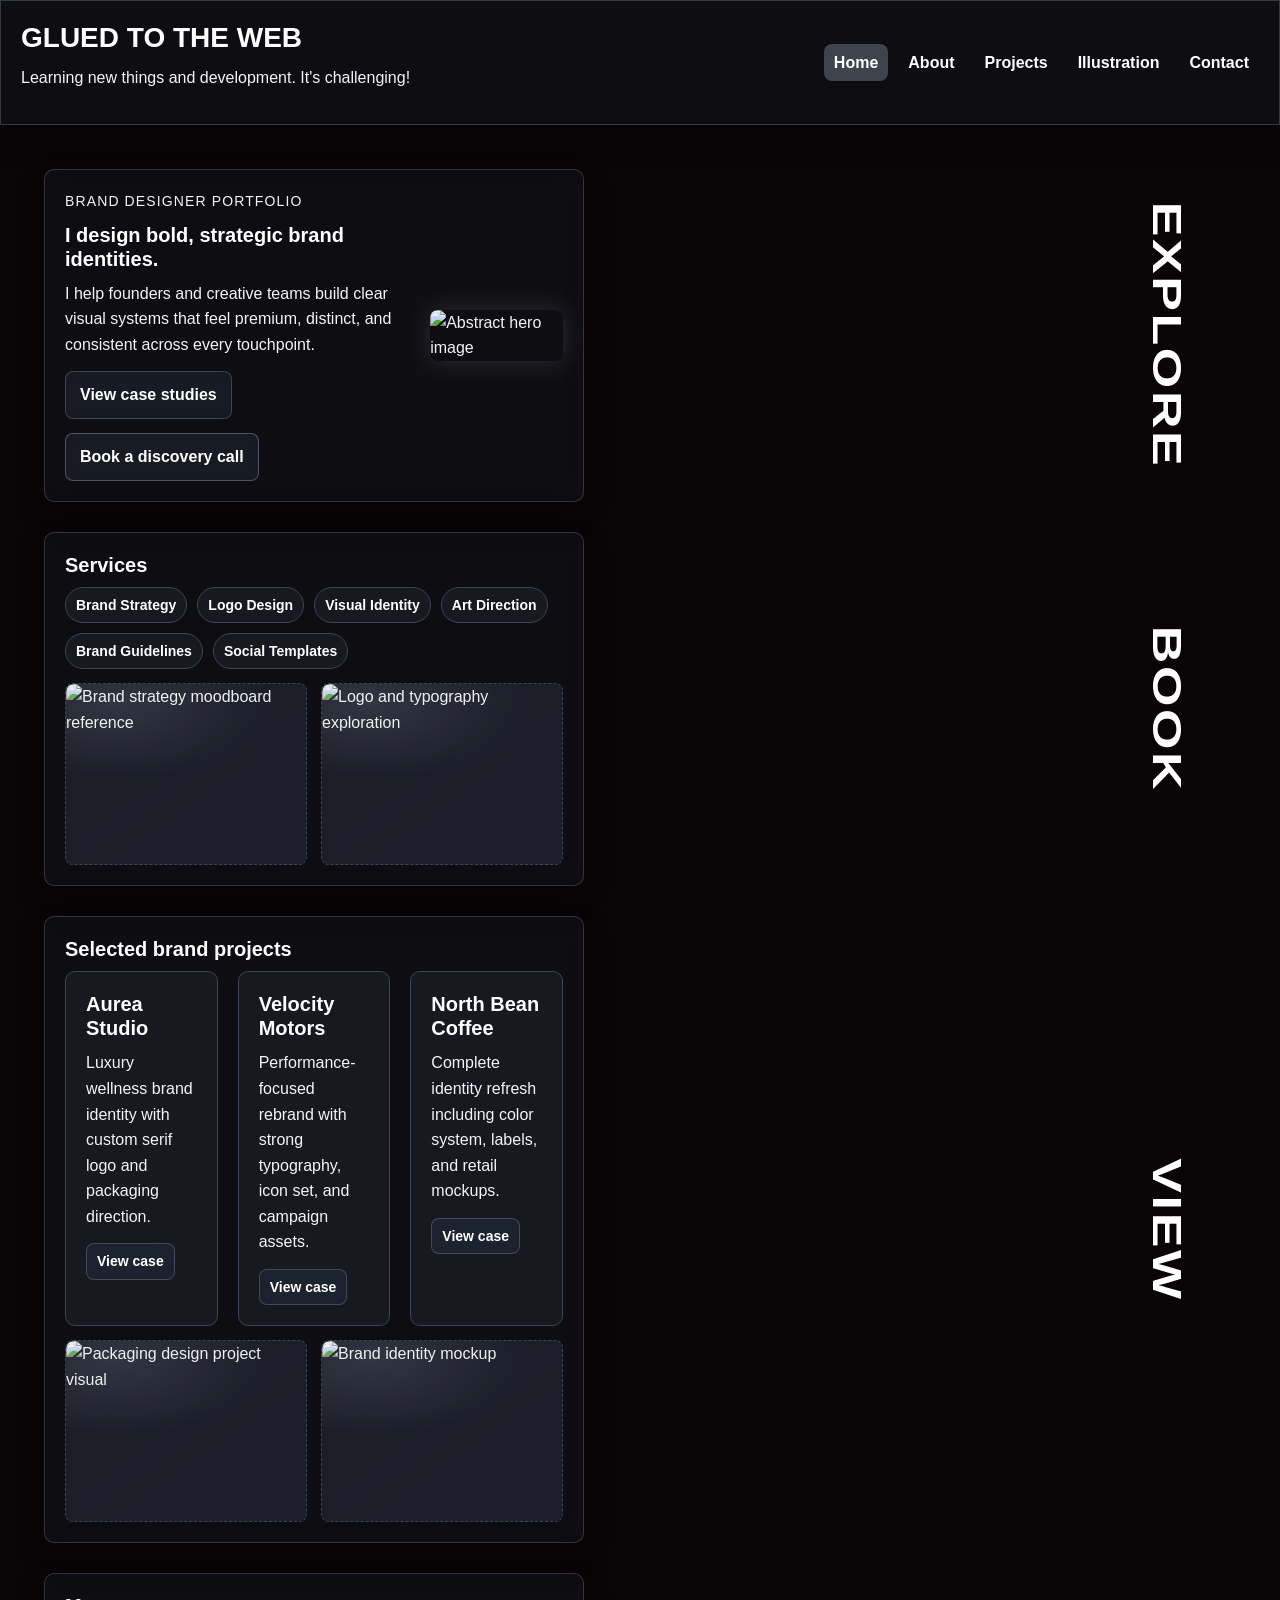
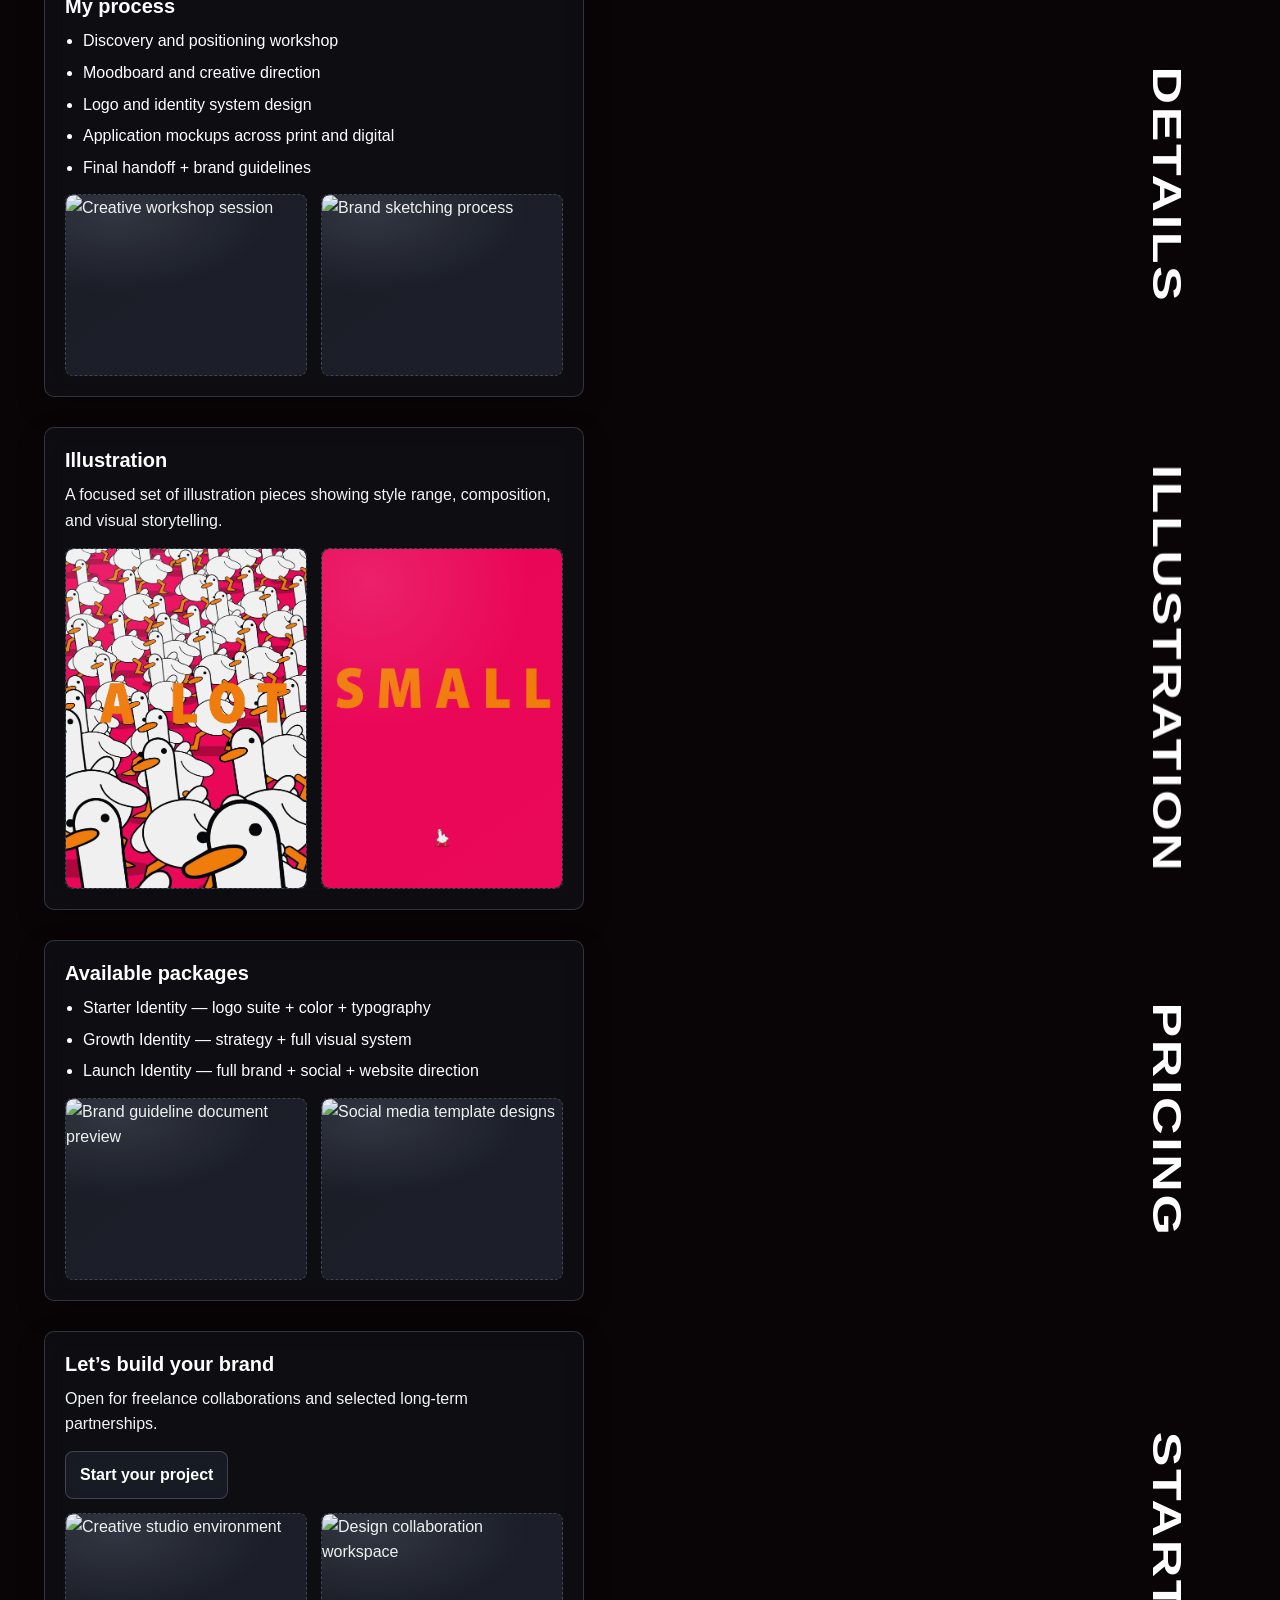
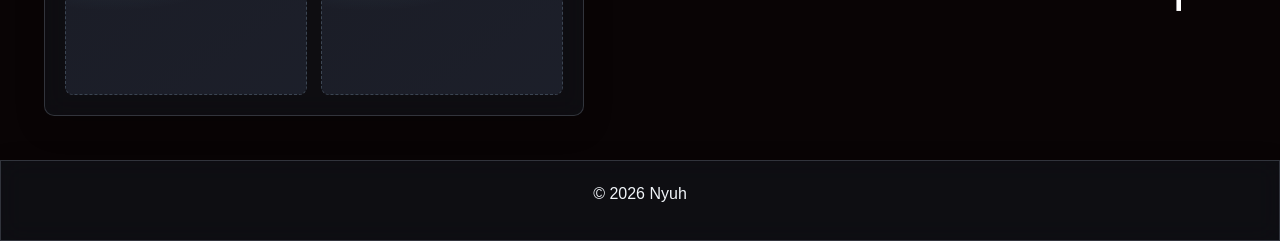
==== index.html @ a2fd74af "first commit" ====
<!DOCTYPE html>
<html lang="en">
<head>
  <meta charset="UTF-8" />
  <meta name="viewport" content="width=device-width, initial-scale=1.0" />
  <title>First Website</title>
  <link rel="stylesheet" href="styles.css" />
</head>
<body class="home-3d">
  <div id="pastel-bg" aria-hidden="true"></div>
  <div id="normal-stars" aria-hidden="true"></div>
  <div id="nebula-bg" aria-hidden="true"></div>
  <div id="shooting-stars" aria-hidden="true"></div>
  <div id="f1-car-float" aria-hidden="true"></div>
  <div id="helmet-bg" aria-hidden="true"></div>

  <header>
    <div>
      <h1>GLUED TO THE WEB</h1>
      <p>Learning new things and development. It's challenging!</p>
    </div>

    <button class="nav-toggle" type="button" aria-expanded="false" aria-controls="site-nav">
      Menu
    </button>

    <nav id="site-nav">
      <a class="active" href="index.html">Home</a>
      <a href="about.html">About</a>
      <a href="projects.html">Projects</a>
      <a href="illustration.html">Illustration</a>
      <a href="contact.html">Contact</a>
    </nav>
  </header>

  <main>
    <section class="hero">
      <div class="hero-text">
        <p class="kicker">Brand Designer Portfolio</p>
        <h2>I design bold, strategic brand identities.</h2>
        <p>
          I help founders and creative teams build clear visual systems that feel premium, distinct, and consistent across every touchpoint.
        </p>

        <div class="hero-actions">
          <a class="btn" href="projects.html">View case studies</a>
          <a class="btn btn-secondary" href="contact.html">Book a discovery call</a>
        </div>
      </div>

      <img src="https://picsum.photos/seed/abstract-red-grid/1200/1200" alt="Abstract hero image" />
      <a class="btn btn-small section-side-action" href="projects.html">Explore</a>
    </section>

    <section>
      <h2>Services</h2>
      <div class="pill-row">
        <span class="pill">Brand Strategy</span>
        <span class="pill">Logo Design</span>
        <span class="pill">Visual Identity</span>
        <span class="pill">Art Direction</span>
        <span class="pill">Brand Guidelines</span>
        <span class="pill">Social Templates</span>
      </div>
      <div class="section-gallery" aria-label="Services images">
        <div class="image-slot"><img src="https://picsum.photos/seed/services-brand-strategy/1400/900" alt="Brand strategy moodboard reference" loading="lazy" /></div>
        <div class="image-slot"><img src="https://picsum.photos/seed/services-logo-type/1400/900" alt="Logo and typography exploration" loading="lazy" /></div>
      </div>
      <a class="btn btn-small section-side-action" href="contact.html">Book</a>
    </section>

    <section>
      <h2>Selected brand projects</h2>

      <div class="project-grid">
        <article class="project-card">
          <h3>Aurea Studio</h3>
          <p>Luxury wellness brand identity with custom serif logo and packaging direction.</p>
          <a class="btn btn-small" href="projects.html">View case</a>
        </article>

        <article class="project-card">
          <h3>Velocity Motors</h3>
          <p>Performance-focused rebrand with strong typography, icon set, and campaign assets.</p>
          <a class="btn btn-small" href="projects.html">View case</a>
        </article>

        <article class="project-card">
          <h3>North Bean Coffee</h3>
          <p>Complete identity refresh including color system, labels, and retail mockups.</p>
          <a class="btn btn-small" href="projects.html">View case</a>
        </article>
      </div>
      <div class="section-gallery" aria-label="Project images">
        <div class="image-slot"><img src="https://picsum.photos/seed/projects-packaging/1400/900" alt="Packaging design project visual" loading="lazy" /></div>
        <div class="image-slot"><img src="https://picsum.photos/seed/projects-identity/1400/900" alt="Brand identity mockup" loading="lazy" /></div>
      </div>
      <a class="btn btn-small section-side-action" href="projects.html">View</a>
    </section>

    <section>
      <h2>My process</h2>
      <ul>
        <li>Discovery and positioning workshop</li>
        <li>Moodboard and creative direction</li>
        <li>Logo and identity system design</li>
        <li>Application mockups across print and digital</li>
        <li>Final handoff + brand guidelines</li>
      </ul>
      <div class="section-gallery" aria-label="Process images">
        <div class="image-slot"><img src="https://picsum.photos/seed/process-workshop/1400/900" alt="Creative workshop session" loading="lazy" /></div>
        <div class="image-slot"><img src="https://picsum.photos/seed/process-sketch/1400/900" alt="Brand sketching process" loading="lazy" /></div>
      </div>
      <a class="btn btn-small section-side-action" href="about.html">Details</a>
    </section>

    <section>
      <h2>Illustration</h2>
      <p>
        A focused set of illustration pieces showing style range, composition, and visual storytelling.
      </p>
      <div class="section-gallery" aria-label="Illustration preview images">
        <div class="image-slot"><img src="images/ALOT2.jpg" alt="Illustration ALOT" loading="lazy" /></div>
        <div class="image-slot"><img src="images/SMALL.jpg" alt="Illustration SMALL" loading="lazy" /></div>
      </div>
      <a class="btn btn-small section-side-action" href="illustration.html">Illustration</a>
    </section>

    <section id="available-packages-section">
      <h2>Available packages</h2>
      <ul>
        <li>Starter Identity — logo suite + color + typography</li>
        <li>Growth Identity — strategy + full visual system</li>
        <li>Launch Identity — full brand + social + website direction</li>
      </ul>
      <div class="section-gallery" aria-label="Package images">
        <div class="image-slot"><img src="https://picsum.photos/seed/packages-guidelines/1400/900" alt="Brand guideline document preview" loading="lazy" /></div>
        <div class="image-slot"><img src="https://picsum.photos/seed/packages-social/1400/900" alt="Social media template designs" loading="lazy" /></div>
      </div>
      <a id="pricing-side-btn" class="btn btn-small section-side-action" href="contact.html">Pricing</a>
    </section>

    <section id="lets-build-section">
      <h2>Let’s build your brand</h2>
      <p>Open for freelance collaborations and selected long-term partnerships.</p>
      <a class="btn" href="contact.html">Start your project</a>
      <div class="section-gallery" aria-label="Collaboration images">
        <div class="image-slot"><img src="https://picsum.photos/seed/collab-studio/1400/900" alt="Creative studio environment" loading="lazy" /></div>
        <div class="image-slot"><img src="https://picsum.photos/seed/collab-workspace/1400/900" alt="Design collaboration workspace" loading="lazy" /></div>
      </div>
      <a class="btn btn-small section-side-action" href="contact.html">Start</a>
    </section>
  </main>

  <footer>
    <p>&copy; <span id="year"></span> Nyuh</p>
  </footer>

  <script src="script.js" defer></script>

  <script type="module">
    import * as THREE from "https://unpkg.com/three@0.160.0/build/three.module.js";
    import { GLTFLoader } from "https://unpkg.com/three@0.160.0/examples/jsm/loaders/GLTFLoader.js";

    const stage = document.getElementById("helmet-bg");
    const f1Stage = document.getElementById("f1-car-float");
    const availablePackagesSection = document.getElementById("available-packages-section");
    const letsBuildSection = document.getElementById("lets-build-section");
    const pricingSideBtn = document.getElementById("pricing-side-btn");
    const normalStarsLayer = document.getElementById("normal-stars");
    const starsLayer = document.getElementById("shooting-stars");
    if (!stage) {
      throw new Error("Missing #helmet-bg container");
    }

    const renderer = new THREE.WebGLRenderer({ antialias: true, alpha: true });
    renderer.setPixelRatio(Math.min(window.devicePixelRatio, 2));
    renderer.outputColorSpace = THREE.SRGBColorSpace;
    stage.appendChild(renderer.domElement);

    const scene = new THREE.Scene();
    scene.background = null;

    const camera = new THREE.PerspectiveCamera(50, 1, 0.1, 100);
    camera.position.set(0, 1.2, 4.2);
    const baseCameraY = 1.2;
    const baseCameraZ = 4.2;
    const wideCameraY = 1.35;
    const wideCameraZ = 5.4;
    const zoomMultiplier = 1.2947;
    const rotationDirection = Math.random() < 0.5 ? -1 : 1;
    const wideBreakpoint = 1100;
    const wideScaleMultiplier = 1.35;
    const wideOffsetX = 0;
    const verticalLiftFactor = 0.1;
    const spinSpeed = 0.022;
    const exitAtPageProgress = 1.216512;
    const riseExitMultiplier = 2.2;
    const scrollSmoothFactor = 0.12;
    const idleSpinSpeed = 0.0022;
    const idleDelayMs = 160;
    const dragSpinFactor = 0.012;
    let smoothScrollY = window.scrollY;
    let targetScrollY = window.scrollY;
    let idleRotationOffset = 0;
    let lastScrollTime = performance.now();
    let manualControl = false;
    let isDraggingHelmet = false;
    let dragPointerX = 0;
    let manualSpinOffset = 0;
    const raycaster = new THREE.Raycaster();
    const pointerNdc = new THREE.Vector2();
    let baseHelmetScale = 1;
    const baseHelmetPosition = new THREE.Vector3();
    const baseYRotation = Math.PI;
    const layoutBox = new THREE.Box3();
    const layoutSize = new THREE.Vector3();

    const ambient = new THREE.AmbientLight(0xffffff, 0.75);
    const key = new THREE.DirectionalLight(0xffffff, 1.1);
    key.position.set(5.2, 5, 5.2);
    scene.add(ambient, key);
    const tempHsl = { h: 0, s: 0, l: 0 };
    const darkRed = new THREE.Color(0x4a030a);
    let f1Renderer = null;
    let f1Scene = null;
    let f1Camera = null;
    let f1Pivot = null;
    let f1Car = null;
    const f1HangTilt = 0;
    const f1SpinSpeed = 0.0008;
    const f1StageWidth = 1080;
    const f1StageHeight = 540;
    const f1Box = new THREE.Box3();
    const f1Sphere = new THREE.Sphere();

    if (f1Stage) {
      f1Renderer = new THREE.WebGLRenderer({ antialias: true, alpha: true });
      f1Renderer.setPixelRatio(Math.min(window.devicePixelRatio, 2));
      f1Renderer.outputColorSpace = THREE.SRGBColorSpace;
      f1Stage.appendChild(f1Renderer.domElement);

      f1Scene = new THREE.Scene();
      f1Camera = new THREE.PerspectiveCamera(45, 1, 0.1, 100);
      f1Camera.position.set(0, 2.5, 10.5);

      const f1Ambient = new THREE.AmbientLight(0xffffff, 0.8);
      const f1Key = new THREE.DirectionalLight(0xffffff, 1.1);
      f1Key.position.set(3, 5, 4);
      f1Scene.add(f1Ambient, f1Key);

      f1Pivot = new THREE.Group();
      f1Car = new THREE.Group();
      const shellMat = new THREE.MeshStandardMaterial({ color: 0x7d121f, metalness: 0.68, roughness: 0.24 });
      const accentMat = new THREE.MeshStandardMaterial({ color: 0xd43b4d, metalness: 0.55, roughness: 0.3 });
      const coreMat = new THREE.MeshStandardMaterial({ color: 0x11141a, metalness: 0.35, roughness: 0.58 });
      const chromeMat = new THREE.MeshStandardMaterial({ color: 0xb8c4d4, metalness: 0.95, roughness: 0.16 });

      const core = new THREE.Mesh(new THREE.OctahedronGeometry(0.9, 1), coreMat);
      core.scale.set(1.35, 2.45, 1.15);
      f1Car.add(core);

      const spine = new THREE.Mesh(new THREE.BoxGeometry(0.16, 4.9, 0.16), shellMat);
      spine.position.y = 0.05;
      f1Car.add(spine);

      const upperPlate = new THREE.Mesh(new THREE.BoxGeometry(2.6, 0.12, 1.45), accentMat);
      upperPlate.position.y = 1.35;
      upperPlate.rotation.z = Math.PI * 0.12;
      f1Car.add(upperPlate);

      const lowerPlate = new THREE.Mesh(new THREE.BoxGeometry(2.2, 0.12, 1.28), shellMat);
      lowerPlate.position.y = -1.35;
      lowerPlate.rotation.z = -Math.PI * 0.12;
      f1Car.add(lowerPlate);

      const finGeo = new THREE.BoxGeometry(0.1, 2.2, 0.95);
      for (const side of [-1, 1]) {
        const fin = new THREE.Mesh(finGeo, side > 0 ? accentMat : chromeMat);
        fin.position.set(side * 0.95, 0.1, 0);
        fin.rotation.z = side * 0.46;
        f1Car.add(fin);
      }

      const shardGeo = new THREE.TetrahedronGeometry(0.42, 0);
      for (let i = 0; i < 8; i += 1) {
        const shard = new THREE.Mesh(shardGeo, i % 2 === 0 ? shellMat : chromeMat);
        const t = i / 8;
        const y = -1.85 + t * 3.7;
        const side = i % 2 === 0 ? 1 : -1;
        shard.position.set(side * (0.95 + (i % 3) * 0.1), y, (i % 4 - 1.5) * 0.18);
        shard.rotation.set(i * 0.35, i * 0.2, side * 0.6);
        f1Car.add(shard);
      }

      const beam = new THREE.Mesh(new THREE.CylinderGeometry(0.05, 0.05, 3.2, 12), chromeMat);
      beam.rotation.z = Math.PI / 2;
      beam.rotation.y = Math.PI * 0.2;
      f1Car.add(beam);

      const innerGlow = new THREE.Mesh(
        new THREE.SphereGeometry(0.44, 24, 24),
        new THREE.MeshStandardMaterial({ color: 0xff5f6f, emissive: 0x2a0006, emissiveIntensity: 1.2, metalness: 0.2, roughness: 0.4 })
      );
      f1Car.add(innerGlow);

      f1Car.position.x = 0;
      f1Car.rotation.x = -0.12;
      f1Car.rotation.z = f1HangTilt;
      f1Car.scale.setScalar(2.65);
      f1Pivot.add(f1Car);
      f1Scene.add(f1Pivot);
      fitF1Camera();
    }

    function fitF1Camera() {
      if (!f1Car || !f1Camera) return;
      f1Box.setFromObject(f1Car);
      f1Box.getBoundingSphere(f1Sphere);
      const radius = Math.max(f1Sphere.radius, 0.001);
      const vFov = THREE.MathUtils.degToRad(f1Camera.fov);
      const hFov = 2 * Math.atan(Math.tan(vFov / 2) * f1Camera.aspect);
      const distanceV = radius / Math.sin(vFov / 2);
      const distanceH = radius / Math.sin(hFov / 2);
      const distance = Math.max(distanceV, distanceH) * 1.01;

      f1Camera.position.set(
        f1Sphere.center.x,
        f1Sphere.center.y + radius * 0.08,
        f1Sphere.center.z + distance
      );
      f1Camera.near = Math.max(0.01, distance - radius * 3.5);
      f1Camera.far = distance + radius * 6;
      f1Camera.lookAt(f1Sphere.center);
      f1Camera.updateProjectionMatrix();
    }

    function updateF1Position() {
      if (!f1Stage || !pricingSideBtn || !availablePackagesSection || !letsBuildSection) return;
      const buttonRect = pricingSideBtn.getBoundingClientRect();
      const sectionRect = availablePackagesSection.getBoundingClientRect();
      const letsRect = letsBuildSection.getBoundingClientRect();
      const isVisible = buttonRect.bottom > 0 && letsRect.top < window.innerHeight && letsRect.bottom > 0;
      if (!isVisible) {
        f1Stage.style.opacity = "0";
        return;
      }

      const centerX = (sectionRect.right + buttonRect.left) * 0.5;
      const top = sectionRect.top;
      const bottom = letsRect.bottom;
      const stageHeight = Math.max(220, bottom - top);
      const stageWidth = f1StageWidth;

      f1Stage.style.opacity = "1";
      f1Stage.style.width = `${stageWidth}px`;
      f1Stage.style.height = `${stageHeight}px`;
      const left = centerX - stageWidth * 0.5;
      f1Stage.style.left = `${left}px`;
      f1Stage.style.top = `${top}px`;
    }

    const loader = new GLTFLoader();

    function attachHelmet(helmet) {
      const box = new THREE.Box3().setFromObject(helmet);
      const size = new THREE.Vector3();
      box.getSize(size);
      const maxDim = Math.max(size.x, size.y, size.z) || 1;
      const scale = (2 / maxDim) * zoomMultiplier;
      helmet.scale.setScalar(scale);
      baseHelmetScale = scale;

      box.setFromObject(helmet);
      const center = new THREE.Vector3();
      box.getCenter(center);
      helmet.position.sub(center);
      helmet.position.y -= box.min.y;
      baseHelmetPosition.copy(helmet.position);

      helmet.traverse((node) => {
        if (!node.isMesh || !node.material) return;
        const materials = Array.isArray(node.material) ? node.material : [node.material];

        for (const material of materials) {
          if (!material || !material.color) continue;
          material.color.getHSL(tempHsl);
          const c = material.color;
          const isPurpleHue = tempHsl.s > 0.12 && (tempHsl.h >= 0.66 || tempHsl.h <= 0.02);
          const isPurpleRgb = c.b > c.g * 1.2 && c.r > c.g * 1.05 && c.b > 0.12;
          const isPurple = isPurpleHue || isPurpleRgb;
          if (isPurple) {
            material.color.copy(darkRed);
            if ("emissive" in material && material.emissive) {
              material.emissive.setHex(0x120001);
            }
            if ("map" in material && material.map) {
              material.map = null;
            }
            material.needsUpdate = true;
          }
        }
      });

      helmet.rotation.y = baseYRotation;
      scene.add(helmet);
      scene.userData.helmet = helmet;
      applyHelmetLayout();
      renderScene();
    }

    const helmetAssetVersion = "2026-02-13";
    const helmetSources = [
      `${new URL("./assets/F1_helmet.glb", import.meta.url).href}?v=${helmetAssetVersion}`,
      `./assets/F1_helmet.glb?v=${helmetAssetVersion}`,
      `assets/F1_helmet.glb?v=${helmetAssetVersion}`
    ];

    function loadHelmetWithFallback(sourceIndex = 0) {
      const source = helmetSources[sourceIndex];
      if (!source) {
        console.error("All helmet model sources failed. Check path/server/CORS for assets/F1_helmet.glb.");
        return;
      }

      loader.load(
        source,
        (gltf) => {
          attachHelmet(gltf.scene);
        },
        undefined,
        (error) => {
          console.warn(`Helmet load failed for source: ${source}`, error);
          loadHelmetWithFallback(sourceIndex + 1);
        }
      );
    }

    if (window.location.protocol === "file:") {
      console.warn("GLB loading often fails on file:// URLs. Use a local HTTP server.");
    }
    loadHelmetWithFallback();

    function resize() {
      const width = stage.clientWidth || window.innerWidth;
      const height = stage.clientHeight || window.innerHeight;
      const isWide = window.innerWidth >= wideBreakpoint;

      renderer.setSize(width, height, false);
      camera.aspect = width / height;
      camera.position.y = isWide ? wideCameraY : baseCameraY;
      camera.position.z = isWide ? wideCameraZ : baseCameraZ;
      camera.updateProjectionMatrix();
      applyHelmetLayout();
      if (f1Renderer && f1Camera && f1Stage) {
        const f1Width = f1Stage.clientWidth || f1StageWidth;
        const f1Height = f1Stage.clientHeight || f1StageHeight;
        f1Renderer.setSize(f1Width, f1Height, false);
        f1Camera.aspect = f1Width / f1Height;
        fitF1Camera();
      }
      updateF1Position();
      renderScene();
    }

    function applyHelmetLayout() {
      const helmet = scene.userData.helmet;
      if (!helmet) return;

      const isWide = window.innerWidth >= wideBreakpoint;
      const helmetScale = isWide ? baseHelmetScale * wideScaleMultiplier : baseHelmetScale;

      helmet.scale.setScalar(helmetScale);
      helmet.position.copy(baseHelmetPosition);
      layoutBox.setFromObject(helmet);
      layoutBox.getSize(layoutSize);
      helmet.position.y += layoutSize.y * verticalLiftFactor;
      if (isWide) {
        helmet.position.x += wideOffsetX;
      }
      helmet.userData.baseY = helmet.position.y;
      helmet.userData.riseMax = layoutSize.y * riseExitMultiplier;
    }

    function renderScene() {
      const helmet = scene.userData.helmet;
      if (helmet) {
        if (!manualControl) {
          const isIdle = performance.now() - lastScrollTime > idleDelayMs;
          if (isIdle) {
            idleRotationOffset += idleSpinSpeed * rotationDirection;
          }
          helmet.rotation.y = baseYRotation + smoothScrollY * spinSpeed * rotationDirection + idleRotationOffset;
          const baseY = helmet.userData.baseY ?? helmet.position.y;
          const riseMax = helmet.userData.riseMax ?? 0;
          const scrollMax = Math.max(document.documentElement.scrollHeight - window.innerHeight, 1);
          const pageProgress = smoothScrollY / scrollMax;
          const riseProgress = Math.min(pageProgress / exitAtPageProgress, 1);
          helmet.position.y = baseY + riseMax * riseProgress;
        } else {
          helmet.rotation.y = baseYRotation + manualSpinOffset;
          const manualY = helmet.userData.manualY ?? (helmet.userData.baseY ?? helmet.position.y);
          helmet.position.y = manualY;
        }
      }
      renderer.render(scene, camera);
    }

    function initShootingStars() {
      if (!starsLayer) return;
      const starCount = 20;
      const fragment = document.createDocumentFragment();

      for (let i = 0; i < starCount; i += 1) {
        const star = document.createElement("span");
        star.className = "shooting-star";
        star.style.left = `${Math.random() * 100}%`;
        star.style.top = `${Math.random() * 100}%`;
        star.style.width = `${28 + Math.random() * 58}px`;
        star.style.opacity = `${0.25 + Math.random() * 0.55}`;
        star.dataset.speed = `${0.14 + Math.random() * 0.26}`;
        star.dataset.phase = `${Math.random() * 420}`;
        const baseAngle = Math.atan2(0.35, -1);
        const spread = (Math.random() * 24 - 12) * (Math.PI / 180);
        const angle = baseAngle + spread;
        star.dataset.dirX = `${Math.cos(angle)}`;
        star.dataset.dirY = `${Math.sin(angle)}`;
        star.style.setProperty("--star-rotate", `${angle}rad`);
        fragment.appendChild(star);
      }

      starsLayer.innerHTML = "";
      starsLayer.appendChild(fragment);
    }

    function initNormalStars() {
      if (!normalStarsLayer) return;
      const starCount = 180;
      const fragment = document.createDocumentFragment();

      for (let i = 0; i < starCount; i += 1) {
        const star = document.createElement("span");
        star.className = "normal-star";
        star.style.left = `${Math.random() * 100}%`;
        star.style.top = `${Math.random() * 100}%`;
        star.style.opacity = `${0.2 + Math.random() * 0.7}`;
        star.style.setProperty("--star-size", `${0.8 + Math.random() * 1.7}px`);
        star.style.setProperty("--twinkle-duration", `${2.6 + Math.random() * 4.2}s`);
        star.style.setProperty("--twinkle-delay", `${Math.random() * 5.4}s`);
        fragment.appendChild(star);
      }

      normalStarsLayer.innerHTML = "";
      normalStarsLayer.appendChild(fragment);
    }

    function updateShootingStars(timeMs = 0) {
      if (!starsLayer) return;
      const stars = starsLayer.querySelectorAll(".shooting-star");
      const scrollAmount = window.scrollY;
      const time = timeMs * 0.08;

      for (const star of stars) {
        const speed = Number(star.dataset.speed || "0.2");
        const phase = Number(star.dataset.phase || "0");
        const dirX = Number(star.dataset.dirX || "-0.9");
        const dirY = Number(star.dataset.dirY || "0.3");
        const travel = (time * speed * 44.8 + scrollAmount * speed * 8.96 + phase) % 420;
        const x = dirX * travel;
        const y = dirY * travel;
        star.style.setProperty("--star-x", `${x}px`);
        star.style.setProperty("--star-y", `${y}px`);
      }
    }

    function onScroll() {
      if (manualControl) return;
      targetScrollY = window.scrollY;
      lastScrollTime = performance.now();
      updateF1Position();
    }

    function getHelmetMeshes(root) {
      const meshes = [];
      if (!root) return meshes;
      root.traverse((node) => {
        if (node.isMesh) meshes.push(node);
      });
      return meshes;
    }

    function onHelmetPointerDown(event) {
      const helmet = scene.userData.helmet;
      if (!helmet) return;

      const rect = renderer.domElement.getBoundingClientRect();
      pointerNdc.x = ((event.clientX - rect.left) / rect.width) * 2 - 1;
      pointerNdc.y = -((event.clientY - rect.top) / rect.height) * 2 + 1;
      raycaster.setFromCamera(pointerNdc, camera);
      const hits = raycaster.intersectObjects(getHelmetMeshes(helmet), false);
      if (!hits.length) return;

      manualControl = true;
      isDraggingHelmet = true;
      dragPointerX = event.clientX;
      manualSpinOffset = helmet.rotation.y - baseYRotation;
      helmet.userData.manualY = helmet.position.y;
      lastScrollTime = performance.now();
    }

    function onHelmetPointerMove(event) {
      if (!isDraggingHelmet || !manualControl) return;
      const dx = event.clientX - dragPointerX;
      dragPointerX = event.clientX;
      manualSpinOffset += dx * dragSpinFactor;
    }

    function onHelmetPointerUp() {
      if (manualControl) {
        manualControl = false;
        targetScrollY = window.scrollY;
        smoothScrollY = window.scrollY;
        idleRotationOffset = manualSpinOffset - smoothScrollY * spinSpeed * rotationDirection;
        manualSpinOffset = 0;
      }
      isDraggingHelmet = false;
    }

    function onHelmetDoubleClick() {
      manualControl = false;
      isDraggingHelmet = false;
      manualSpinOffset = 0;
      targetScrollY = window.scrollY;
      smoothScrollY = window.scrollY;
    }

    function animateMainScene() {
      smoothScrollY += (targetScrollY - smoothScrollY) * scrollSmoothFactor;
      renderScene();
      requestAnimationFrame(animateMainScene);
    }

    function animateShootingStars(timeMs) {
      updateShootingStars(timeMs);
      if (f1Renderer && f1Scene && f1Camera && f1Car && f1Pivot) {
        f1Pivot.rotation.y = 0;
        f1Car.rotation.y = timeMs * f1SpinSpeed;
        f1Renderer.render(f1Scene, f1Camera);
      }
      requestAnimationFrame(animateShootingStars);
    }

    initNormalStars();
    initShootingStars();
    renderer.domElement.addEventListener("pointerdown", onHelmetPointerDown);
    window.addEventListener("pointermove", onHelmetPointerMove);
    window.addEventListener("pointerup", onHelmetPointerUp);
    renderer.domElement.addEventListener("dblclick", onHelmetDoubleClick);
    window.addEventListener("scroll", onScroll, { passive: true });
    window.addEventListener("resize", resize);
    resize();
    updateF1Position();
    requestAnimationFrame(animateMainScene);
    requestAnimationFrame(animateShootingStars);
    renderScene();
  </script>
</body>
</html>
---- styles.css ----
/* Base reset */
*,
*::before,
*::after {
  box-sizing: border-box;
}

:root {
  --bg: #0f1319;
  --text: #ffffff;
  --muted: #f1f5f9;
  --surface: #1a212b;
  --surface-2: #242d39;
  --border: #3b4553;
  --header-bg: #1a212b;
  --header-fg: #ffffff;
  --link: #c7d6eb;
  --glass-dark: rgba(36, 44, 56, 0.42);

  --radius: 10px;
  --radius-sm: 8px;

  --s-1: 6px;
  --s-2: 10px;
  --s-3: 14px;
  --s-4: 20px;
  --s-5: 30px;
  --s-6: 44px;

  --fs-1: 14px;
  --fs-2: 16px;
  --fs-3: 20px;
  --fs-4: 28px;

  --content: 900px;
}

body {
  margin: 0;
  font-family: Arial, sans-serif;
  font-size: var(--fs-2);
  line-height: 1.6;
  color: var(--text);
  background: #090405;
}

#pastel-bg {
  position: fixed;
  inset: 0;
  z-index: 0;
  display: none;
  pointer-events: none;
  overflow: hidden;
  background: #090405;
}

#pastel-bg::before,
#pastel-bg::after {
  content: "";
  position: absolute;
  inset: -25% -40%;
  background:
    radial-gradient(50% 50% at 50% 50%, rgba(44, 10, 14, 0.88) 0%, rgba(24, 7, 9, 0.8) 42%, rgba(9, 4, 5, 0) 72%),
    radial-gradient(30% 35% at 20% 55%, rgba(146, 36, 52, 0.28) 0%, rgba(146, 36, 52, 0) 70%),
    radial-gradient(30% 35% at 78% 45%, rgba(108, 22, 34, 0.32) 0%, rgba(108, 22, 34, 0) 70%),
    radial-gradient(28% 32% at 62% 74%, rgba(72, 14, 23, 0.26) 0%, rgba(72, 14, 23, 0) 70%);
  animation: pastel-wave 52s linear infinite;
}

#pastel-bg::after {
  opacity: 0.6;
  filter: blur(22px);
  animation-duration: 72s;
}

@keyframes pastel-wave {
  from {
    transform: translateX(10%);
  }
  to {
    transform: translateX(-10%);
  }
}

#normal-stars {
  position: fixed;
  inset: 0;
  z-index: 1;
  pointer-events: none;
  overflow: hidden;
}

#shooting-stars {
  position: fixed;
  inset: 0;
  z-index: 2;
  pointer-events: none;
  overflow: hidden;
}

#nebula-bg {
  position: fixed;
  inset: 0;
  z-index: 2;
  display: none;
  pointer-events: none;
  overflow: hidden;
  mix-blend-mode: screen;
  opacity: 0.42;
}

#nebula-bg::before,
#nebula-bg::after {
  content: "";
  position: absolute;
  inset: -22%;
  background:
    radial-gradient(42% 38% at 30% 48%, rgba(183, 44, 66, 0.34) 0%, rgba(183, 44, 66, 0) 74%),
    radial-gradient(40% 35% at 68% 44%, rgba(139, 26, 44, 0.3) 0%, rgba(139, 26, 44, 0) 72%),
    radial-gradient(36% 34% at 56% 70%, rgba(98, 18, 31, 0.26) 0%, rgba(98, 18, 31, 0) 70%);
  filter: blur(24px);
  animation: nebula-drift 80s ease-in-out infinite alternate;
}

#nebula-bg::after {
  opacity: 0.75;
  transform: scale(1.12);
  animation-duration: 110s;
  animation-direction: alternate-reverse;
}

@keyframes nebula-drift {
  0% {
    transform: translate3d(4%, -2%, 0) scale(1);
  }
  100% {
    transform: translate3d(-6%, 3%, 0) scale(1.08);
  }
}

.normal-star {
  --star-size: 1.2px;
  --twinkle-duration: 4s;
  --twinkle-delay: 0s;
  position: absolute;
  width: var(--star-size);
  height: var(--star-size);
  border-radius: 50%;
  background: rgba(255, 255, 255, 0.95);
  box-shadow: 0 0 6px rgba(255, 255, 255, 0.45);
  animation: star-twinkle var(--twinkle-duration) ease-in-out infinite;
  animation-delay: var(--twinkle-delay);
}

@keyframes star-twinkle {
  0%, 100% {
    transform: scale(1);
    opacity: 0.28;
  }
  50% {
    transform: scale(1.35);
    opacity: 1;
  }
}

.shooting-star {
  --star-x: 0px;
  --star-y: 0px;
  --star-rotate: -0.42rad;
  position: absolute;
  display: block;
  height: 2px;
  border-radius: 999px;
  background:
    linear-gradient(90deg, rgba(255, 255, 255, 0.08), rgba(255, 255, 255, 0.95));
  box-shadow: 0 0 8px rgba(255, 255, 255, 0.35);
  transform: translate3d(var(--star-x), var(--star-y), 0) rotate(var(--star-rotate));
  transform-origin: left center;
}

#helmet-bg {
  position: fixed;
  inset: 0;
  z-index: 4;
  pointer-events: auto;
  overflow: hidden;
}

#helmet-bg canvas {
  display: block;
  width: 100%;
  height: 100%;
}

h1,
h2,
h3 {
  margin: 0 0 var(--s-2);
  line-height: 1.2;
}

h1 {
  font-size: var(--fs-4);
}

h2 {
  font-size: var(--fs-3);
}

p {
  margin: 0 0 var(--s-3);
  color: var(--muted);
}

a {
  color: inherit;
}

img {
  display: block;
  max-width: 100%;
  height: auto;
  border-radius: var(--radius-sm);
}

/* Header + nav */
header {
  position: relative;
  z-index: 5;
  display: flex;
  justify-content: space-between;
  align-items: center;
  gap: var(--s-4);
  padding: var(--s-4);
  color: var(--header-fg);
  background: rgba(19, 24, 32, 0.5);
  border: 1px solid rgba(177, 191, 211, 0.24);
  box-shadow: 0 10px 30px rgba(0, 0, 0, 0.2);
  backdrop-filter: blur(12px) saturate(135%);
  -webkit-backdrop-filter: blur(12px) saturate(135%);
}

header > div {
  max-width: 640px;
}

#site-nav {
  display: flex;
  flex-wrap: wrap;
  gap: var(--s-2);
}

#site-nav a {
  display: inline-block;
  padding: var(--s-1) var(--s-2);
  border-radius: var(--radius-sm);
  font-weight: 700;
  text-decoration: none;
  color: var(--header-fg);
}

#site-nav a:hover,
#site-nav a:focus-visible {
  background: rgba(177, 191, 211, 0.2);
  outline: none;
}

#site-nav a.active {
  background: rgba(177, 191, 211, 0.3);
}

.nav-toggle {
  display: none;
  padding: var(--s-1) var(--s-2);
  border: 1px solid rgba(177, 191, 211, 0.38);
  border-radius: var(--radius-sm);
  background: transparent;
  color: var(--header-fg);
  font: inherit;
  font-weight: 700;
  cursor: pointer;
}

.nav-toggle:hover,
.nav-toggle:focus-visible {
  background: rgba(177, 191, 211, 0.2);
  outline: none;
}

/* Layout */
main {
  position: relative;
  z-index: 5;
  max-width: var(--content);
  margin: var(--s-6) auto;
  padding: 0 var(--s-4);
}

section {
  margin-bottom: var(--s-5);
  padding: var(--s-4);
  border: 1px solid rgba(177, 191, 211, 0.22);
  border-radius: var(--radius);
  background: rgba(19, 24, 32, 0.48);
  box-shadow: 0 10px 30px rgba(0, 0, 0, 0.18);
  backdrop-filter: blur(12px) saturate(130%);
  -webkit-backdrop-filter: blur(12px) saturate(130%);
}

section p:last-child {
  margin-bottom: 0;
}

footer {
  position: relative;
  z-index: 5;
  padding: var(--s-4);
  border: 1px solid rgba(177, 191, 211, 0.22);
  text-align: center;
  color: var(--muted);
  background: rgba(19, 24, 32, 0.5);
  box-shadow: 0 10px 30px rgba(0, 0, 0, 0.18);
  backdrop-filter: blur(12px) saturate(130%);
  -webkit-backdrop-filter: blur(12px) saturate(130%);
}

/* Buttons */
.btn {
  display: inline-block;
  padding: var(--s-2) var(--s-3);
  border-radius: var(--radius-sm);
  border: 1px solid rgba(177, 191, 211, 0.26);
  background: var(--glass-dark);
  color: var(--header-fg);
  text-decoration: none;
  font-weight: 700;
  backdrop-filter: blur(8px) saturate(120%);
  -webkit-backdrop-filter: blur(8px) saturate(120%);
}

.btn:hover,
.btn:focus-visible {
  filter: brightness(1.08);
  outline: none;
}

.btn-secondary {
  border: 1px solid rgba(177, 191, 211, 0.35);
  background: var(--glass-dark);
  color: var(--header-fg);
}

.btn-small {
  padding: var(--s-1) var(--s-2);
  font-size: var(--fs-1);
}

.section-side-action {
  margin-top: var(--s-3);
  margin-left: auto;
  display: inline-flex;
  align-items: center;
  justify-content: center;
  width: 260px;
  white-space: nowrap;
  text-transform: uppercase;
  font-size: 40px;
  font-family: "Arial Rounded MT Bold", "Nunito", "Avenir Next Rounded", "Trebuchet MS", sans-serif;
  font-weight: 800;
  letter-spacing: 0.05em;
  line-height: 1;
  padding: var(--s-1) calc(var(--s-3) * 4);
  transform: rotate(90deg) scaleX(1.3);
  transform-origin: center;
  background: transparent;
  border-color: transparent;
  transition: transform 180ms ease, color 180ms ease, text-shadow 180ms ease;
}

.section-side-action:hover,
.section-side-action:focus-visible {
  background: transparent;
  color: #d1202c;
  text-shadow: 0 0 8px rgba(255, 77, 90, 0.75), 0 0 16px rgba(255, 77, 90, 0.45);
  filter: none;
  outline: none;
  transform: rotate(90deg) scaleX(1.3) scale(1.06);
}

/* Home page */
.hero {
  display: flex;
  align-items: center;
  gap: var(--s-5);
}

.hero img {
  width: min(360px, 40vw);
  filter: grayscale(0.08) contrast(1.08) saturate(1.05) brightness(0.95);
  box-shadow: 0 0 26px rgba(177, 191, 211, 0.2);
}

.kicker {
  margin: 0 0 var(--s-2);
  font-size: var(--fs-1);
  text-transform: uppercase;
  letter-spacing: 0.08em;
}

.hero-actions {
  display: flex;
  flex-wrap: wrap;
  gap: var(--s-3);
  margin-top: var(--s-3);
}

.pill-row {
  display: flex;
  flex-wrap: wrap;
  gap: var(--s-2);
}

.pill {
  padding: var(--s-1) var(--s-2);
  border: 1px solid var(--border);
  border-radius: 999px;
  font-size: var(--fs-1);
  font-weight: 700;
  background: var(--glass-dark);
}

.section-gallery {
  display: grid;
  grid-template-columns: repeat(2, minmax(0, 1fr));
  gap: var(--s-3);
  margin-top: var(--s-3);
}

#f1-car-float {
  position: fixed;
  width: 1080px;
  height: 540px;
  z-index: 4;
  pointer-events: none;
  border: none;
  border-radius: 0;
  background: transparent;
  backdrop-filter: none;
  -webkit-backdrop-filter: none;
  overflow: hidden;
  opacity: 0;
  transition: opacity 160ms ease;
}

#f1-car-float canvas {
  display: block;
  width: 100%;
  height: 100%;
}

.image-slot {
  display: grid;
  place-items: center;
  min-height: 180px;
  border: 1px dashed var(--border);
  border-radius: var(--radius-sm);
  color: var(--muted);
  background: var(--glass-dark);
  position: relative;
  overflow: hidden;
}

.image-slot::after {
  content: "";
  position: absolute;
  inset: 0;
  pointer-events: none;
  background:
    radial-gradient(120% 80% at 20% 10%, rgba(186, 201, 224, 0.14) 0%, rgba(186, 201, 224, 0) 55%),
    linear-gradient(145deg, rgba(19, 24, 32, 0.22), rgba(19, 24, 32, 0.34));
  mix-blend-mode: screen;
}

.image-slot img {
  width: 100%;
  height: 100%;
  min-height: 180px;
  object-fit: cover;
  border-radius: inherit;
  filter: grayscale(0.1) contrast(1.08) saturate(1.02) brightness(0.94);
}


/* Cards and grid */
.card-row {
  display: flex;
  gap: var(--s-4);
}

.card,
.project-card {
  background: var(--glass-dark);
  border: 1px solid var(--border);
  border-radius: var(--radius);
  transition: transform 150ms ease, box-shadow 150ms ease;
}

.card {
  flex: 1;
  padding: var(--s-3);
  text-align: center;
}

.card img {
  width: 100%;
  height: 120px;
  object-fit: cover;
}

.project-grid {
  display: grid;
  grid-template-columns: repeat(3, 1fr);
  gap: var(--s-4);
}

.project-card {
  padding: var(--s-4);
}

.illustration-grid {
  display: grid;
  grid-template-columns: repeat(2, minmax(0, 1fr));
  gap: var(--s-4);
  margin-top: var(--s-3);
}

.illustration-card {
  padding: var(--s-3);
  border: 1px solid var(--border);
  border-radius: var(--radius);
  background: var(--glass-dark);
}

.illustration-card h3 {
  margin-bottom: var(--s-2);
}

.illustration-card .image-slot {
  min-height: 240px;
}

.project-card img {
  width: 100%;
  height: 160px;
  margin-bottom: var(--s-3);
  object-fit: cover;
}

.project-card h3 {
  margin-bottom: var(--s-2);
  font-size: var(--fs-3);
}

.project-card p {
  margin-bottom: var(--s-3);
}

.card:hover,
.project-card:hover {
  transform: translateY(-2px);
  box-shadow: 0 6px 18px rgba(0, 0, 0, 0.1);
}

/* Lists + links in content */
section ul {
  margin: 0;
  padding-left: 18px;
}

section li {
  margin-bottom: var(--s-1);
}

main a:not(.btn):not(#site-nav a) {
  color: var(--link);
  text-underline-offset: 2px;
}

main a:not(.btn):not(#site-nav a):hover {
  text-decoration-thickness: 2px;
}

/* Form */
.form {
  display: grid;
  gap: var(--s-4);
}

.field {
  display: grid;
  gap: var(--s-1);
}

label {
  font-weight: 700;
}

input,
textarea {
  width: 100%;
  padding: var(--s-2) var(--s-3);
  border: 1px solid var(--border);
  border-radius: var(--radius-sm);
  font: inherit;
  background: var(--glass-dark);
}

input:focus,
textarea:focus {
  border-color: #999999;
  outline: none;
}

/* Responsive */
@media (max-width: 1000px) {
  .project-grid {
    grid-template-columns: repeat(2, 1fr);
  }
}

@media (min-width: 1100px) {
  .home-3d #helmet-bg {
    top: 30px;
    right: 0;
    bottom: 30px;
    left: auto;
    width: min(62vw, 1000px);
  }

  .home-3d main {
    max-width: min(560px, 44vw);
    margin: var(--s-6) auto var(--s-6) 24px;
    padding-right: 0;
  }

  .home-3d section {
    position: relative;
  }

  .home-3d .section-side-action {
    position: absolute;
    top: 50%;
    right: calc(-0.87 * min(62vw, 1000px) - 24px);
    margin: 0;
    transform: translateY(-50%) rotate(90deg) scaleX(1.3);
  }

  .home-3d .section-side-action:hover,
  .home-3d .section-side-action:focus-visible {
    transform: translateY(-50%) rotate(90deg) scaleX(1.3) scale(1.06);
  }
}

@media (max-width: 700px) {
  header {
    align-items: flex-start;
    flex-direction: column;
  }

  .nav-toggle {
    display: inline-block;
  }

  #site-nav {
    display: none;
    width: 100%;
    margin-top: var(--s-2);
    flex-direction: column;
  }

  #site-nav.is-open {
    display: flex;
  }

  .hero {
    align-items: flex-start;
    flex-direction: column;
  }

  .hero img {
    width: 100%;
  }

  .section-gallery {
    grid-template-columns: 1fr;
  }

  .project-grid {
    grid-template-columns: 1fr;
  }

  .illustration-grid {
    grid-template-columns: 1fr;
  }

  .card-row {
    flex-direction: column;
  }
}
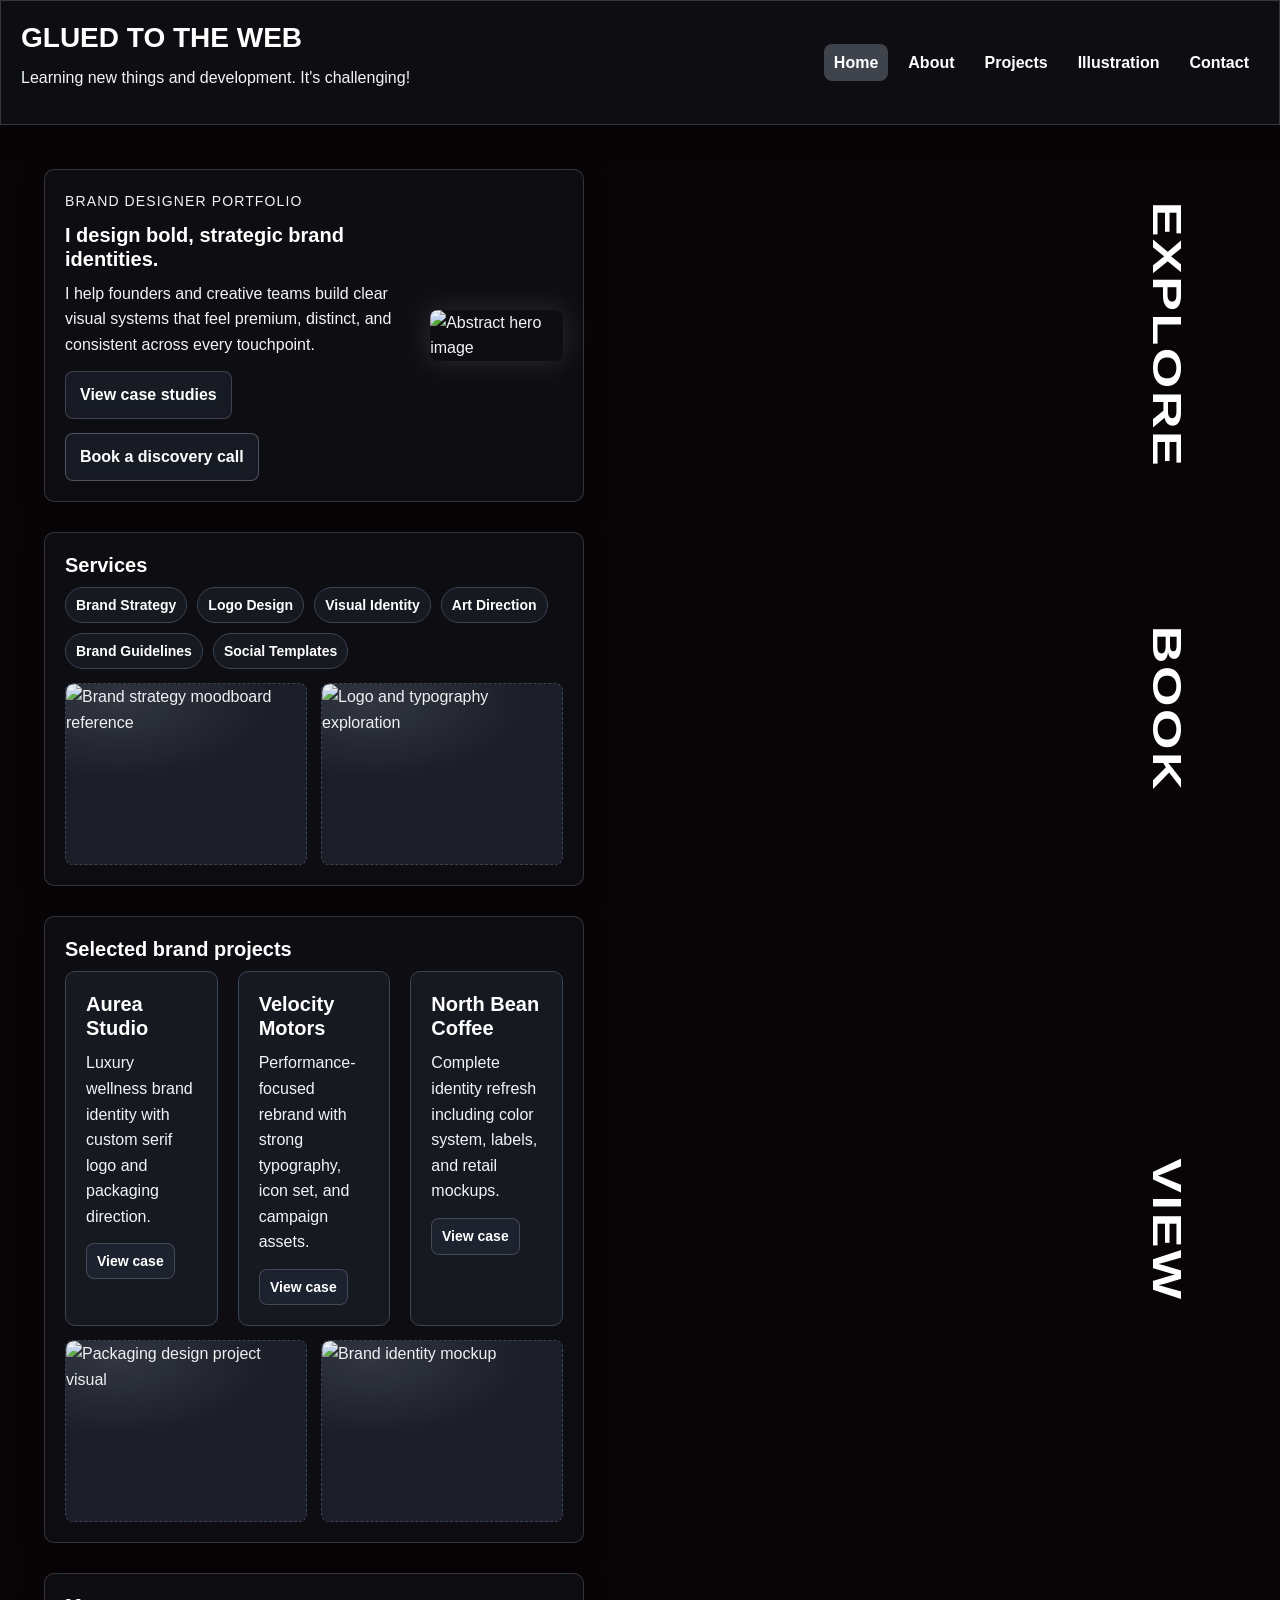
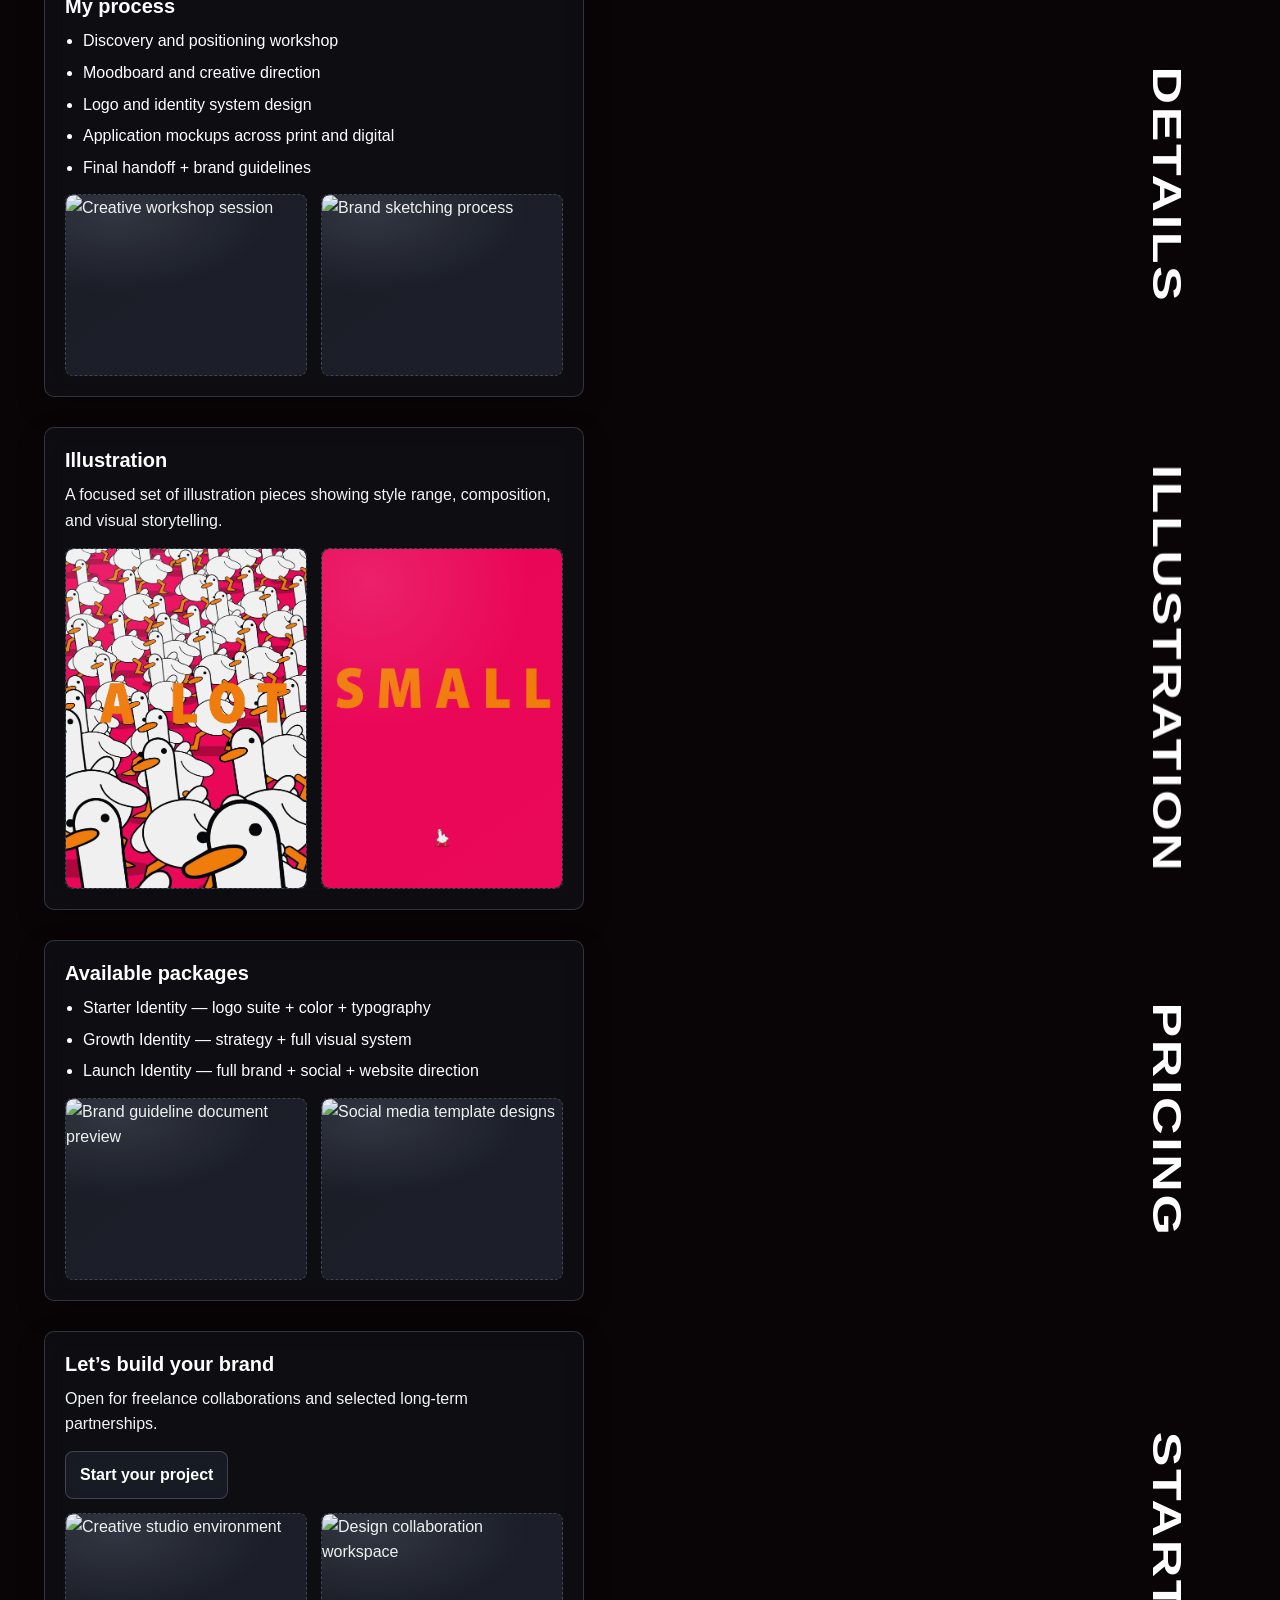
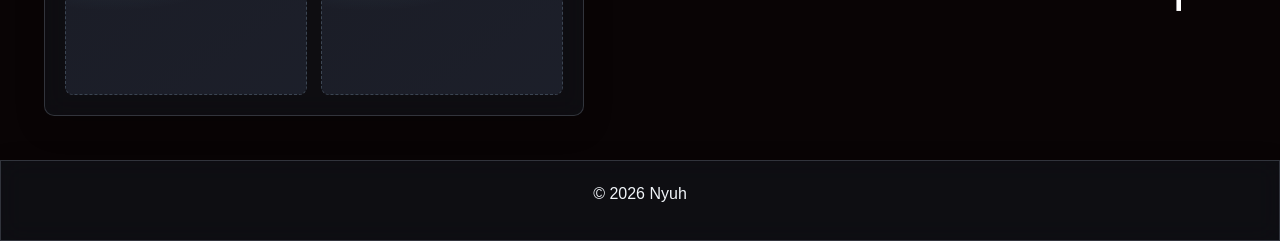
==== commit 9673943c: "Fix Three.js module imports for GitHub Pages" ====
--- a/index.html
+++ b/index.html
@@ -159,8 +159,8 @@
   <script src="script.js" defer></script>
 
   <script type="module">
-    import * as THREE from "https://unpkg.com/three@0.160.0/build/three.module.js";
-    import { GLTFLoader } from "https://unpkg.com/three@0.160.0/examples/jsm/loaders/GLTFLoader.js";
+    import * as THREE from "https://esm.sh/three@0.160.0";
+    import { GLTFLoader } from "https://esm.sh/three@0.160.0/examples/jsm/loaders/GLTFLoader.js";
 
     const stage = document.getElementById("helmet-bg");
     const f1Stage = document.getElementById("f1-car-float");
@@ -220,8 +220,6 @@
     const key = new THREE.DirectionalLight(0xffffff, 1.1);
     key.position.set(5.2, 5, 5.2);
     scene.add(ambient, key);
-    const tempHsl = { h: 0, s: 0, l: 0 };
-    const darkRed = new THREE.Color(0x4a030a);
     let f1Renderer = null;
     let f1Scene = null;
     let f1Camera = null;
@@ -378,29 +376,7 @@
       helmet.position.y -= box.min.y;
       baseHelmetPosition.copy(helmet.position);
 
-      helmet.traverse((node) => {
-        if (!node.isMesh || !node.material) return;
-        const materials = Array.isArray(node.material) ? node.material : [node.material];
-
-        for (const material of materials) {
-          if (!material || !material.color) continue;
-          material.color.getHSL(tempHsl);
-          const c = material.color;
-          const isPurpleHue = tempHsl.s > 0.12 && (tempHsl.h >= 0.66 || tempHsl.h <= 0.02);
-          const isPurpleRgb = c.b > c.g * 1.2 && c.r > c.g * 1.05 && c.b > 0.12;
-          const isPurple = isPurpleHue || isPurpleRgb;
-          if (isPurple) {
-            material.color.copy(darkRed);
-            if ("emissive" in material && material.emissive) {
-              material.emissive.setHex(0x120001);
-            }
-            if ("map" in material && material.map) {
-              material.map = null;
-            }
-            material.needsUpdate = true;
-          }
-        }
-      });
+      // Preserve original GLB materials and textures exactly as authored.
 
       helmet.rotation.y = baseYRotation;
       scene.add(helmet);
@@ -409,7 +385,7 @@
       renderScene();
     }
 
-    const helmetAssetVersion = "2026-02-13";
+    const helmetAssetVersion = "2026-02-13-3";
     const helmetSources = [
       `${new URL("./assets/F1_helmet.glb", import.meta.url).href}?v=${helmetAssetVersion}`,
       `./assets/F1_helmet.glb?v=${helmetAssetVersion}`,
